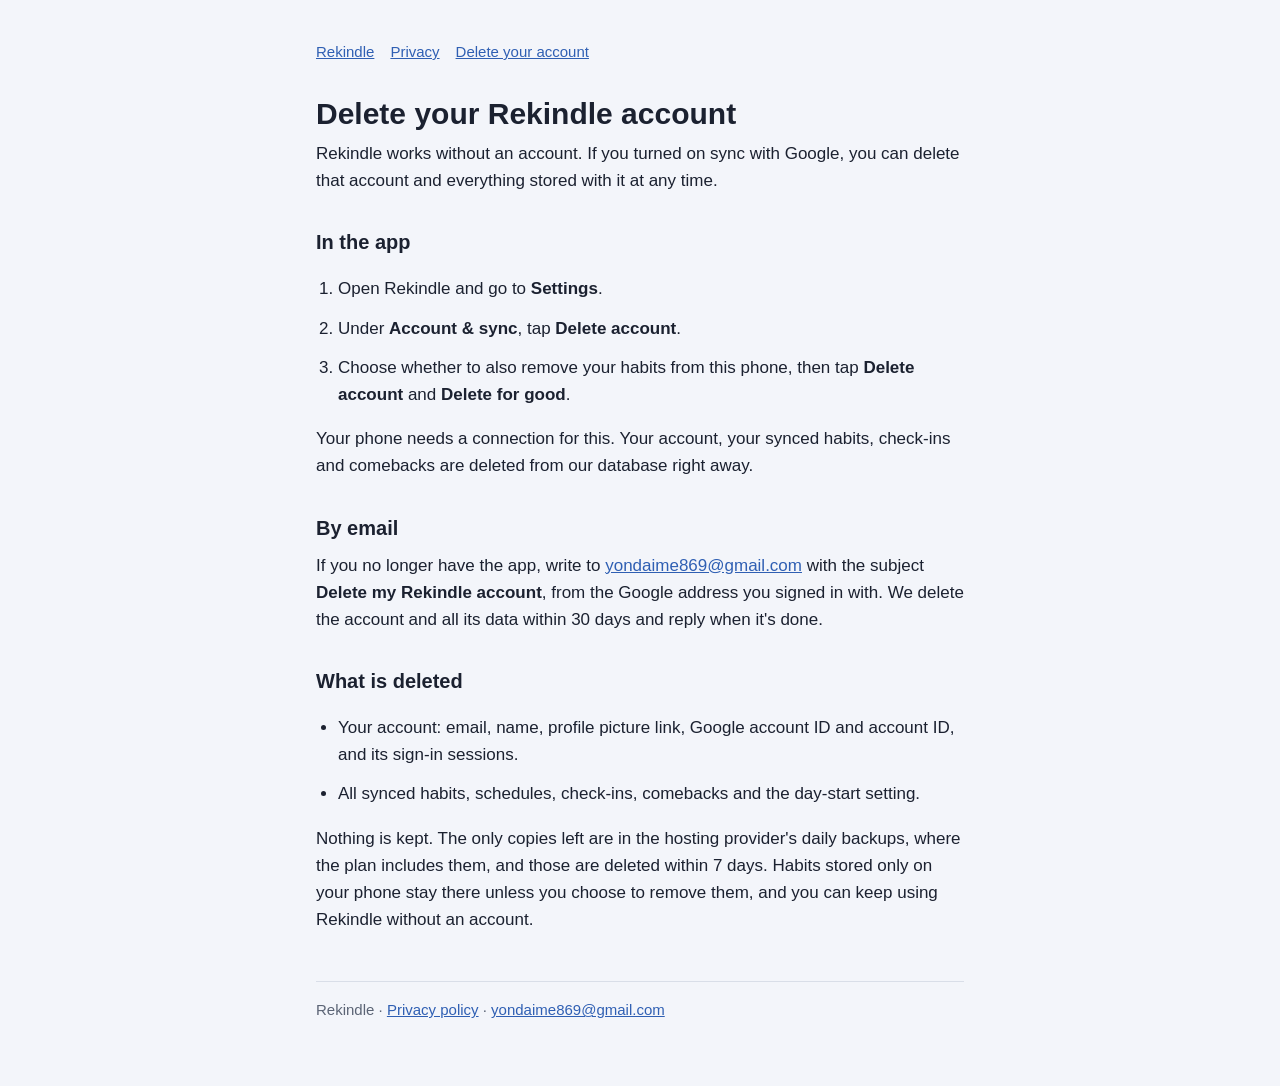
==== delete-account/index.html @ 7e57c862 "Rekindle privacy policy and account deletion pages" ====
<!doctype html>
<html lang="en">
<head>
  <meta charset="utf-8">
  <meta name="viewport" content="width=device-width, initial-scale=1">
  <title>Delete Rekindle Account</title>
  <meta name="description" content="How to delete your Rekindle sync account and all data stored with it.">
  <link rel="stylesheet" href="../style.css">
</head>
<body>
<main>
  <nav><a href="../">Rekindle</a><a href="../privacy/">Privacy</a><a href="./">Delete your account</a></nav>
  <h1>Delete your Rekindle account</h1>
  <p>Rekindle works without an account. If you turned on sync with Google, you can delete that account and everything stored with it at any time.</p>

  <h2>In the app</h2>
  <ol>
    <li>Open Rekindle and go to <strong>Settings</strong>.</li>
    <li>Under <strong>Account &amp; sync</strong>, tap <strong>Delete account</strong>.</li>
    <li>Choose whether to also remove your habits from this phone, then tap <strong>Delete account</strong> and <strong>Delete for good</strong>.</li>
  </ol>
  <p>Your phone needs a connection for this. Your account, your synced habits, check-ins and comebacks are deleted from our database right away.</p>

  <h2>By email</h2>
  <p>If you no longer have the app, write to <a href="mailto:yondaime869@gmail.com?subject=Delete%20my%20Rekindle%20account">yondaime869@gmail.com</a> with the subject <strong>Delete my Rekindle account</strong>, from the Google address you signed in with. We delete the account and all its data within 30 days and reply when it's done.</p>

  <h2>What is deleted</h2>
  <ul>
    <li>Your account: email, name, profile picture link, Google account ID and account ID, and its sign-in sessions.</li>
    <li>All synced habits, schedules, check-ins, comebacks and the day-start setting.</li>
  </ul>
  <p>Nothing is kept. The only copies left are in the hosting provider's daily backups, where the plan includes them, and those are deleted within 7 days. Habits stored only on your phone stay there unless you choose to remove them, and you can keep using Rekindle without an account.</p>

  <footer>Rekindle · <a href="../privacy/">Privacy policy</a> · <a href="mailto:yondaime869@gmail.com">yondaime869@gmail.com</a></footer>
</main>
</body>
</html>
---- style.css ----
:root {
  --bg: #f3f5fa;
  --ink: #1b2130;
  --muted: #5b6475;
  --rule: #d9dee8;
  --link: #2f5fb3;
}
@media (prefers-color-scheme: dark) {
  :root {
    --bg: #0a0e17;
    --ink: #e8ecf4;
    --muted: #9aa3b5;
    --rule: #263042;
    --link: #8fb3f0;
  }
}
* { box-sizing: border-box; }
body {
  margin: 0;
  background: var(--bg);
  color: var(--ink);
  font: 17px/1.6 -apple-system, BlinkMacSystemFont, "Segoe UI", Roboto, "Helvetica Neue", Arial, sans-serif;
}
main { max-width: 680px; margin: 0 auto; padding: 40px 16px 64px; }
h1 { font-size: 30px; line-height: 1.2; margin: 0 0 8px; }
h2 { font-size: 20px; margin: 32px 0 8px; }
p, li { margin: 0 0 12px; }
ul, ol { padding-left: 22px; }
a { color: var(--link); }
.muted { color: var(--muted); font-size: 15px; }
nav { margin-bottom: 32px; font-size: 15px; }
nav a { margin-right: 16px; }
footer { margin-top: 48px; padding-top: 16px; border-top: 1px solid var(--rule); color: var(--muted); font-size: 15px; }
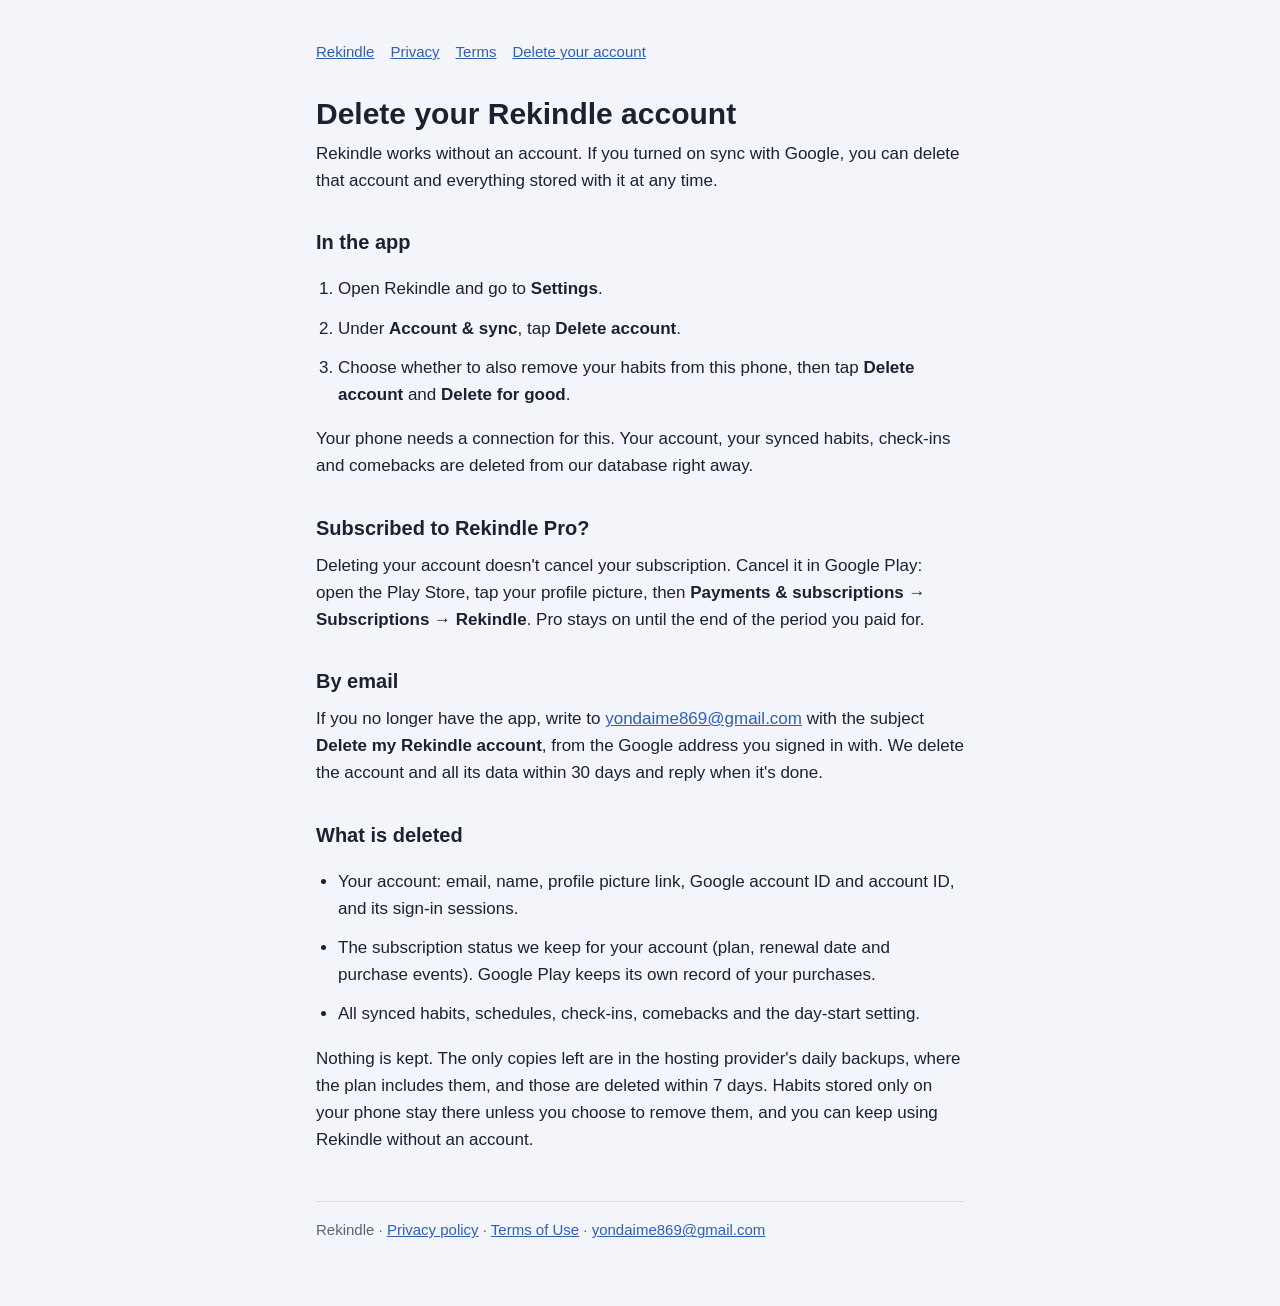
==== commit 77464419: "Terms of Use; privacy update for Rekindle Pro (RevenueCat, Google Play billing, 180-day retention)" ====
--- a/delete-account/index.html
+++ b/delete-account/index.html
@@ -9,7 +9,7 @@
 </head>
 <body>
 <main>
-  <nav><a href="../">Rekindle</a><a href="../privacy/">Privacy</a><a href="./">Delete your account</a></nav>
+  <nav><a href="../">Rekindle</a><a href="../privacy/">Privacy</a><a href="../terms/">Terms</a><a href="./">Delete your account</a></nav>
   <h1>Delete your Rekindle account</h1>
   <p>Rekindle works without an account. If you turned on sync with Google, you can delete that account and everything stored with it at any time.</p>
 
@@ -21,17 +21,21 @@
   </ol>
   <p>Your phone needs a connection for this. Your account, your synced habits, check-ins and comebacks are deleted from our database right away.</p>
 
+  <h2>Subscribed to Rekindle Pro?</h2>
+  <p>Deleting your account doesn't cancel your subscription. Cancel it in Google Play: open the Play Store, tap your profile picture, then <strong>Payments &amp; subscriptions → Subscriptions → Rekindle</strong>. Pro stays on until the end of the period you paid for.</p>
+
   <h2>By email</h2>
   <p>If you no longer have the app, write to <a href="mailto:yondaime869@gmail.com?subject=Delete%20my%20Rekindle%20account">yondaime869@gmail.com</a> with the subject <strong>Delete my Rekindle account</strong>, from the Google address you signed in with. We delete the account and all its data within 30 days and reply when it's done.</p>
 
   <h2>What is deleted</h2>
   <ul>
     <li>Your account: email, name, profile picture link, Google account ID and account ID, and its sign-in sessions.</li>
+    <li>The subscription status we keep for your account (plan, renewal date and purchase events). Google Play keeps its own record of your purchases.</li>
     <li>All synced habits, schedules, check-ins, comebacks and the day-start setting.</li>
   </ul>
   <p>Nothing is kept. The only copies left are in the hosting provider's daily backups, where the plan includes them, and those are deleted within 7 days. Habits stored only on your phone stay there unless you choose to remove them, and you can keep using Rekindle without an account.</p>
 
-  <footer>Rekindle · <a href="../privacy/">Privacy policy</a> · <a href="mailto:yondaime869@gmail.com">yondaime869@gmail.com</a></footer>
+  <footer>Rekindle · <a href="../privacy/">Privacy policy</a> · <a href="../terms/">Terms of Use</a> · <a href="mailto:yondaime869@gmail.com">yondaime869@gmail.com</a></footer>
 </main>
 </body>
 </html>
